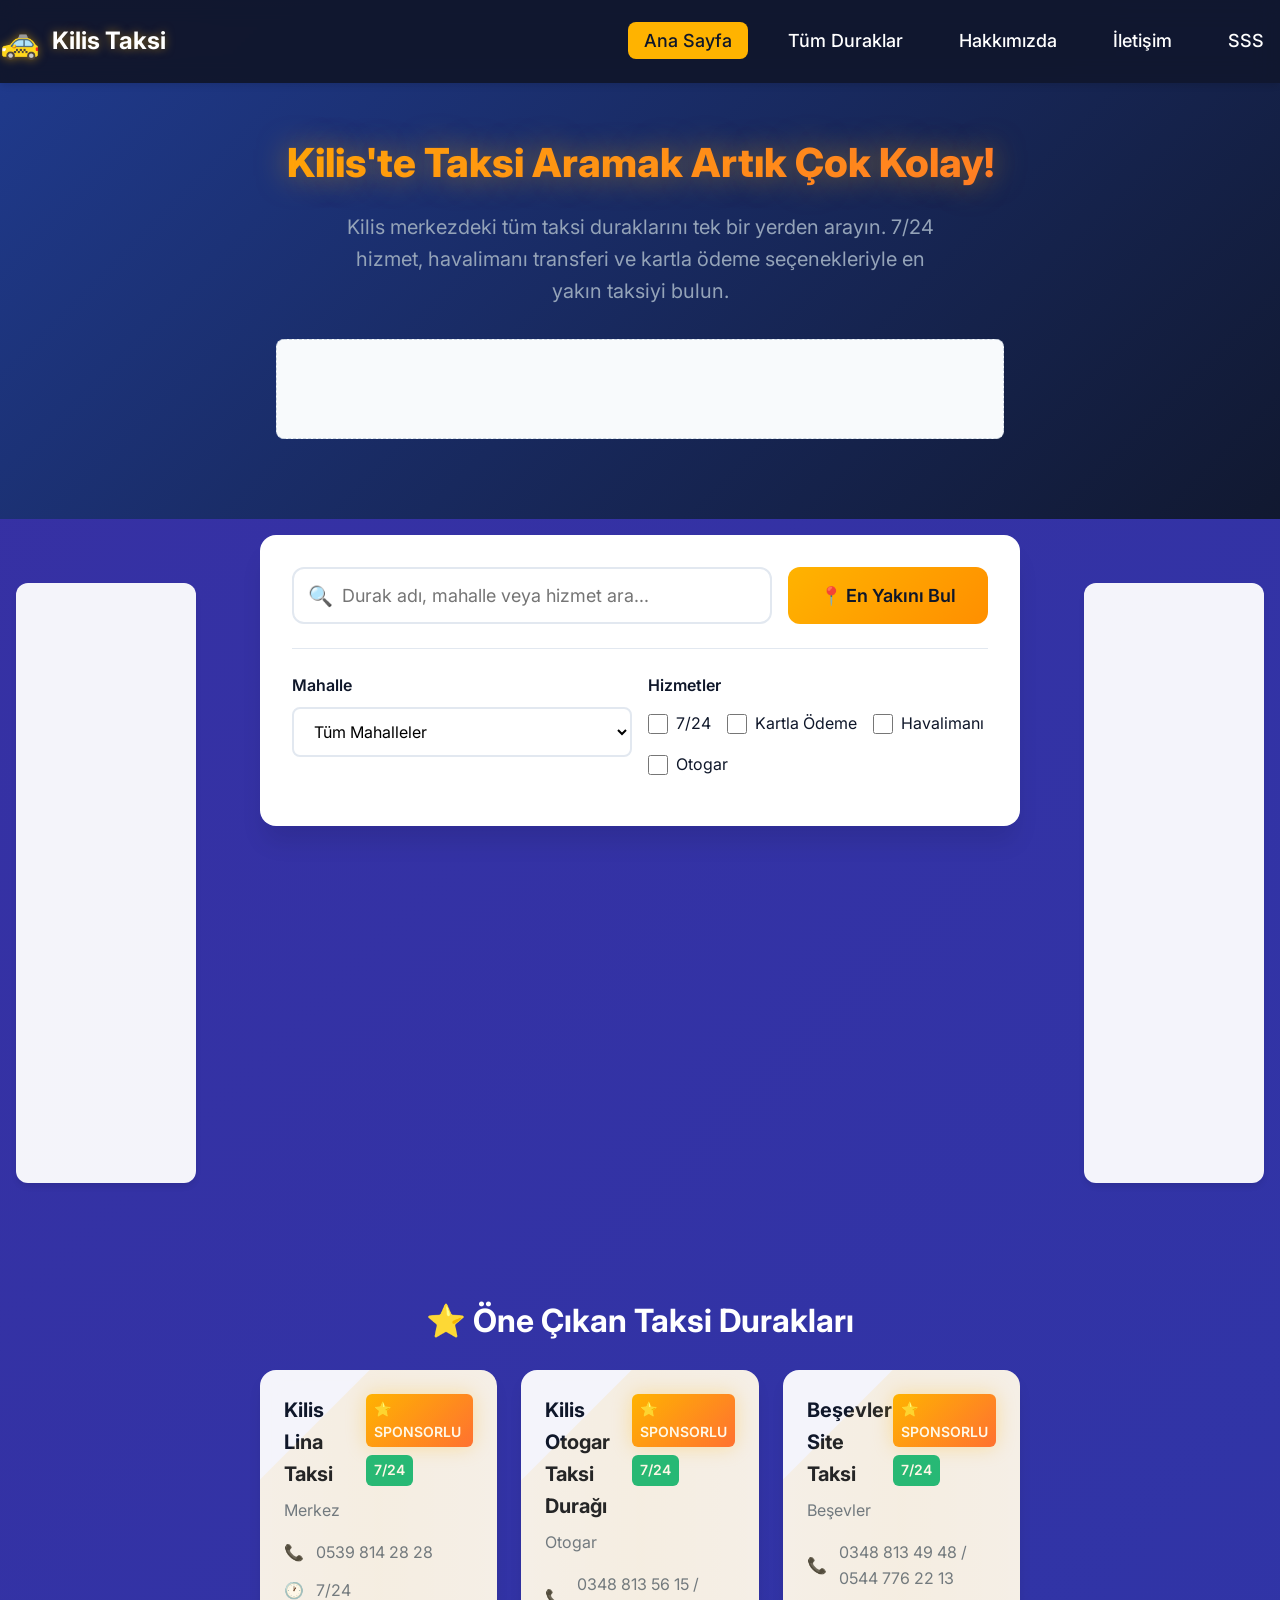
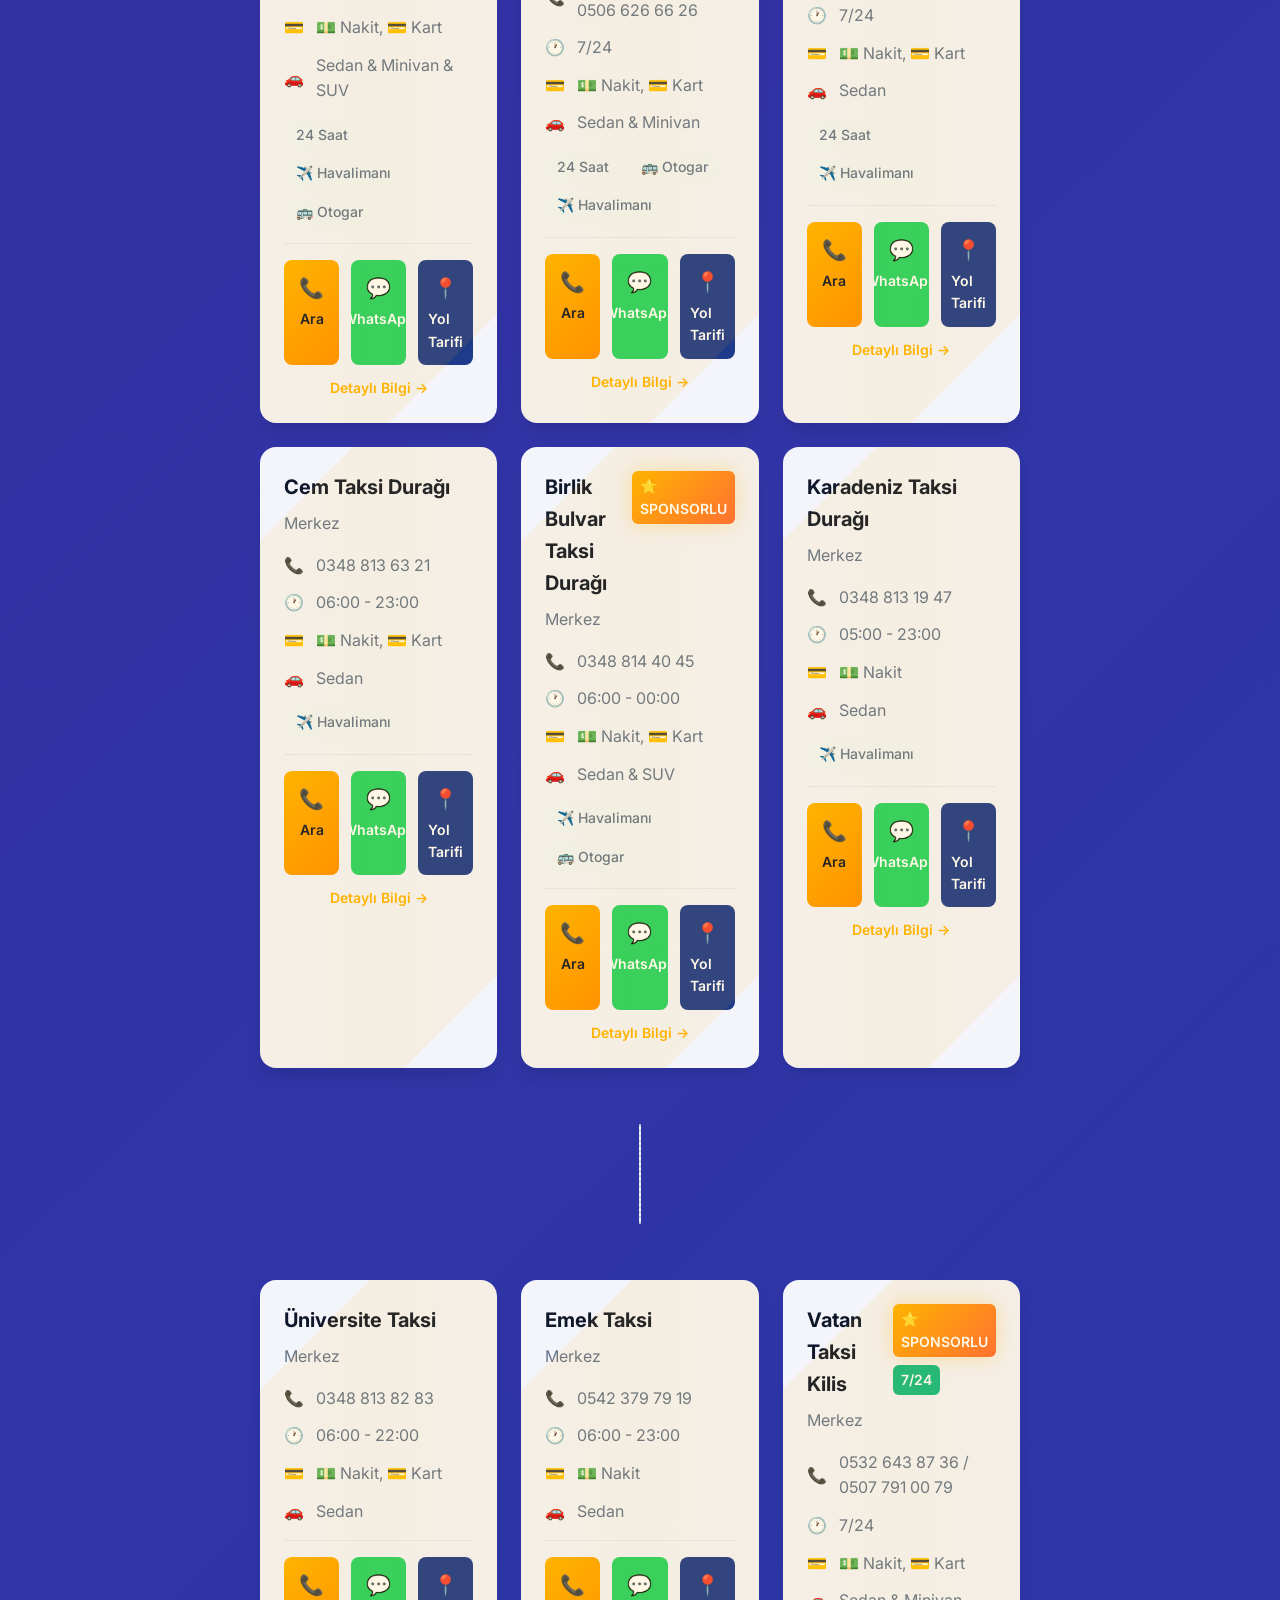
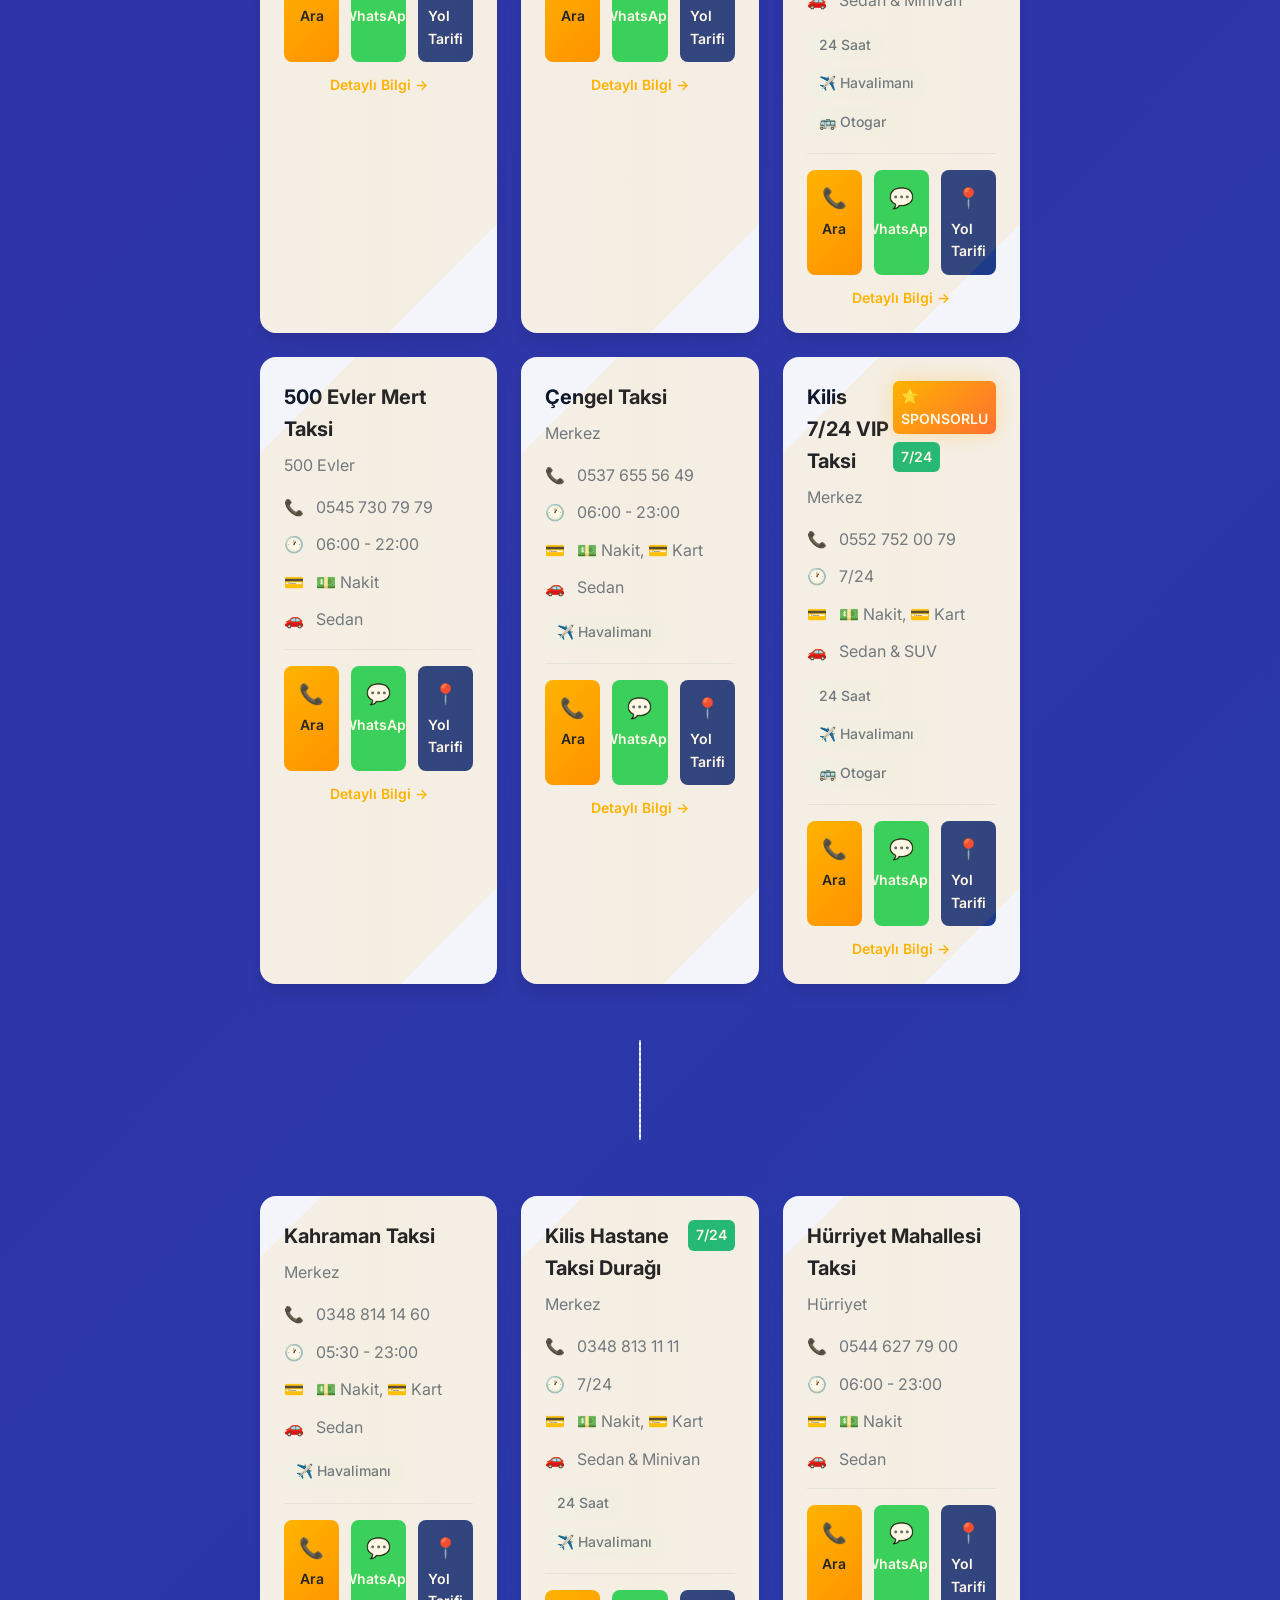
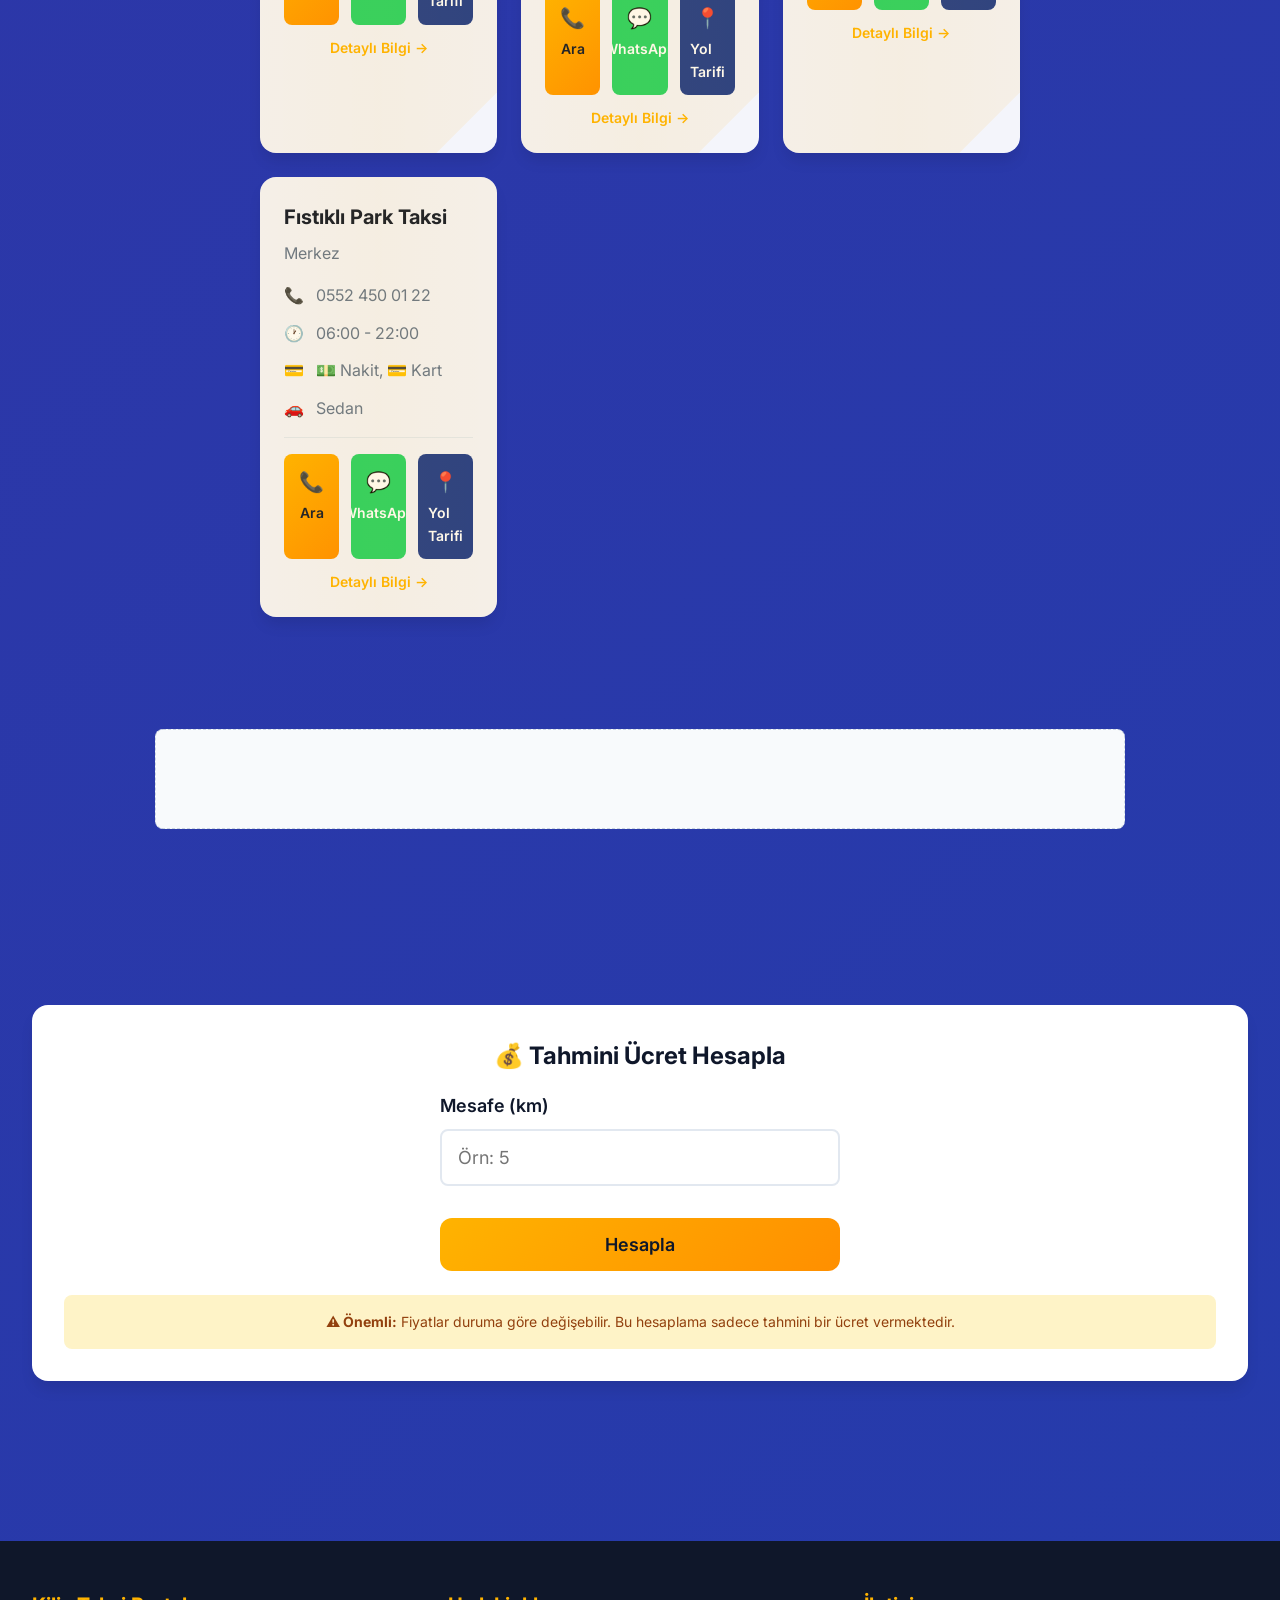
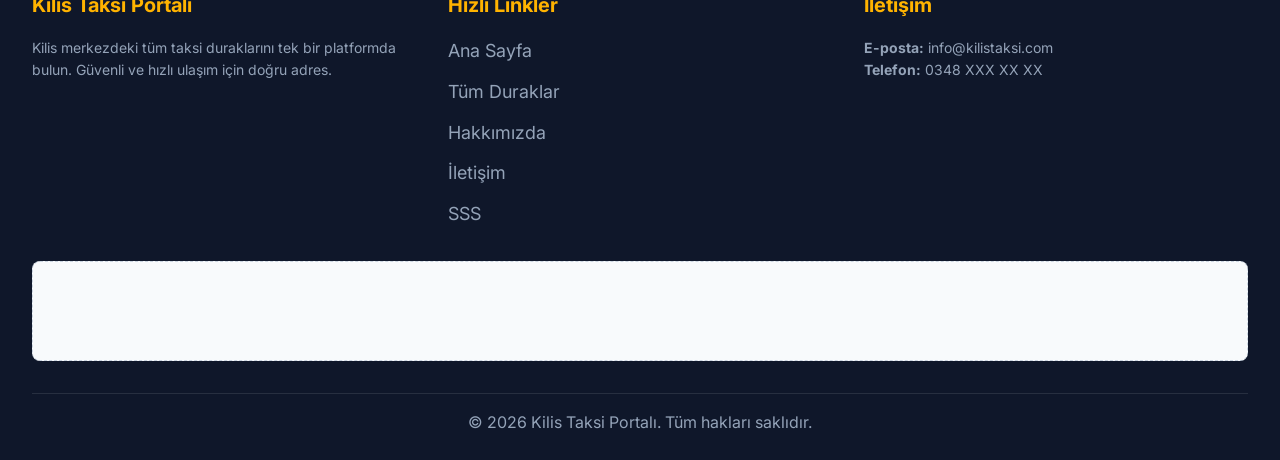
==== durak-detay.html @ 5ab502eb "update" ====
<!DOCTYPE html>
<html lang="tr">

<head>
    <meta charset="UTF-8">
    <meta name="viewport" content="width=device-width, initial-scale=1.0">
    <meta name="description" content="Detaylı taksi durağı bilgileri, konum, telefon, çalışma saatleri ve hizmetler.">

    <!-- Google AdSense -->
    <script async src="https://pagead2.googlesyndication.com/pagead/js/adsbygoogle.js?client=ca-pub-XXXXXXXXXXXXXXX"
        crossorigin="anonymous"></script>

    <title>Durak Detayları - Kilis Taksi</title>
    <link rel="stylesheet" href="./assets/css/style.css">
</head>

<body>
    <!-- Navigation -->
    <nav class="navbar">
        <div class="container navbar-container">
            <a href="index.html" class="navbar-logo">
                <span class="navbar-logo-icon">🚕</span>
                <span>Kilis Taksi</span>
            </a>

            <ul class="navbar-menu">
                <li><a href="index.html">Ana Sayfa</a></li>
                <li><a href="duraklar.html">Tüm Duraklar</a></li>
                <li><a href="hakkimizda.html">Hakkımızda</a></li>
                <li><a href="iletisim.html">İletişim</a></li>
                <li><a href="sss.html">SSS</a></li>
            </ul>

            <button class="navbar-toggle" aria-label="Menüyü Aç">
                ☰
            </button>
        </div>

        <div id="mobile-menu" class="mobile-menu">
            <ul>
                <li><a href="index.html">Ana Sayfa</a></li>
                <li><a href="duraklar.html">Tüm Duraklar</a></li>
                <li><a href="hakkimizda.html">Hakkımızda</a></li>
                <li><a href="iletisim.html">İletişim</a></li>
                <li><a href="sss.html">SSS</a></li>
            </ul>
        </div>
    </nav>

    <!-- Detail Section -->
    <section class="section" style="padding-top: 2rem;">
        <div class="container">
            <a href="javascript:history.back()"
                style="display: inline-flex; align-items: center; gap: 0.5rem; color: white; margin-bottom: 1.5rem; font-weight: 600;">
                ← Geri Dön
            </a>

            <div id="taxi-detail-container">
                <!-- Detail content will be loaded by JavaScript -->
                <div class="loading">
                    <div class="spinner"></div>
                </div>
            </div>

            <!-- Ad Section -->
            <div class="ad-container" style="margin-top: 2rem;">
                <ins class="adsbygoogle" style="display:block" data-ad-format="autorelaxed"
                    data-ad-client="ca-pub-XXXXXXXXXXXXXXX" data-ad-slot="XXXXXXXXXX"></ins>
            </div>

            <!-- Price Calculator -->
            <div class="calculator-section" style="margin-top: 2rem;">
                <h2 class="calculator-title">💰 Tahmini Ücret Hesapla</h2>
                <div class="calculator-form">
                    <div class="calculator-input-group">
                        <label for="distance-input" class="calculator-label">Mesafe (km)</label>
                        <input type="number" id="distance-input" class="calculator-input" placeholder="Örn: 5" min="0"
                            step="0.1">
                    </div>
                    <button id="calculate-btn" class="search-btn" style="width: 100%; margin-top: 1rem;">
                        Hesapla
                    </button>
                    <div id="calculator-result" style="display: none; margin-top: 1rem;"></div>
                </div>
                <div
                    style="margin-top: 1.5rem; padding: 1rem; background: #FEF3C7; border-radius: 0.5rem; text-align: center;">
                    <p style="font-size: 0.875rem; color: #92400E;">
                        <strong>⚠️ Önemli:</strong> Fiyatlar duruma göre değişebilir.
                    </p>
                </div>
            </div>
        </div>
    </section>

    <!-- Footer -->
    <footer class="footer">
        <div class="container">
            <div class="footer-content">
                <div>
                    <h3 class="footer-section-title">Kilis Taksi Portalı</h3>
                    <p style="color: var(--text-muted); font-size: 0.875rem;">
                        Kilis merkezdeki tüm taksi duraklarını tek bir platformda bulun.
                    </p>
                </div>

                <div>
                    <h3 class="footer-section-title">Hızlı Linkler</h3>
                    <ul class="footer-links">
                        <li><a href="index.html">Ana Sayfa</a></li>
                        <li><a href="duraklar.html">Tüm Duraklar</a></li>
                        <li><a href="hakkimizda.html">Hakkımızda</a></li>
                        <li><a href="iletisim.html">İletişim</a></li>
                        <li><a href="sss.html">SSS</a></li>
                    </ul>
                </div>

                <div>
                    <h3 class="footer-section-title">İletişim</h3>
                    <p style="color: var(--text-muted); font-size: 0.875rem;">
                        <strong>E-posta:</strong> info@kilistaksi.com<br>
                        <strong>Telefon:</strong> 0348 XXX XX XX
                    </p>
                </div>
            </div>

            <div class="footer-bottom">
                <p>&copy; 2026 Kilis Taksi Portalı. Tüm hakları saklıdır.</p>
            </div>
        </div>
    </footer>

    <script src="./assets/js/app.js"></script>
    <script>
        (adsbygoogle = window.adsbygoogle || []).push({});
    </script>
</body>

</html>
---- assets/css/style.css ----
/* ============================================
   Kilis Taksi Portalı - Modern CSS Design System
   ============================================ */

/* Google Fonts */
@import url('https://fonts.googleapis.com/css2?family=Inter:wght@300;400;500;600;700;800&display=swap');

/* ============================================
   CSS Variables - Design Tokens
   ============================================ */
:root {
  /* Colors */
  --color-primary: #FFB300;
  --color-primary-dark: #FF8F00;
  --color-primary-light: #FFD54F;
  --color-secondary: #1E3A8A;
  --color-secondary-dark: #1E40AF;
  --color-accent: #FF6B35;
  --color-success: #10B981;
  --color-warning: #F59E0B;
  --color-danger: #EF4444;

  /* Backgrounds */
  --bg-dark: #0F172A;
  --bg-dark-secondary: #1E293B;
  --bg-light: #F8FAFC;
  --bg-white: #FFFFFF;

  /* Glass Effect */
  --glass-bg: rgba(255, 255, 255, 0.1);
  --glass-border: rgba(255, 255, 255, 0.2);

  /* Text Colors */
  --text-primary: #0F172A;
  --text-secondary: #64748B;
  --text-white: #FFFFFF;
  --text-muted: #94A3B8;

  /* Shadows */
  --shadow-sm: 0 1px 2px 0 rgba(0, 0, 0, 0.05);
  --shadow-md: 0 4px 6px -1px rgba(0, 0, 0, 0.1);
  --shadow-lg: 0 10px 15px -3px rgba(0, 0, 0, 0.1);
  --shadow-xl: 0 20px 25px -5px rgba(0, 0, 0, 0.1);
  --shadow-glow: 0 0 20px rgba(255, 179, 0, 0.3);

  /* Spacing */
  --spacing-xs: 0.5rem;
  --spacing-sm: 0.75rem;
  --spacing-md: 1rem;
  --spacing-lg: 1.5rem;
  --spacing-xl: 2rem;
  --spacing-2xl: 3rem;

  /* Border Radius */
  --radius-sm: 0.375rem;
  --radius-md: 0.5rem;
  --radius-lg: 0.75rem;
  --radius-xl: 1rem;
  --radius-full: 9999px;

  /* Typography */
  --font-body: 'Inter', -apple-system, BlinkMacSystemFont, 'Segoe UI', sans-serif;
  --font-size-xs: clamp(0.75rem, 0.7rem + 0.25vw, 0.875rem);
  --font-size-sm: clamp(0.875rem, 0.8rem + 0.3vw, 1rem);
  --font-size-base: clamp(1rem, 0.95rem + 0.25vw, 1.125rem);
  --font-size-lg: clamp(1.125rem, 1rem + 0.5vw, 1.25rem);
  --font-size-xl: clamp(1.25rem, 1.1rem + 0.75vw, 1.5rem);
  --font-size-2xl: clamp(1.5rem, 1.25rem + 1.25vw, 2rem);
  --font-size-3xl: clamp(1.875rem, 1.5rem + 1.875vw, 2.5rem);

  /* Transitions */
  --transition-fast: 150ms ease-in-out;
  --transition-base: 250ms ease-in-out;
  --transition-slow: 350ms ease-in-out;

  /* Z-index */
  --z-dropdown: 1000;
  --z-sticky: 1020;
  --z-fixed: 1030;
  --z-modal-backdrop: 1040;
  --z-modal: 1050;
  --z-popover: 1060;
  --z-tooltip: 1070;
}

/* ============================================
   CSS Reset & Base Styles
   ============================================ */
*,
*::before,
*::after {
  box-sizing: border-box;
  margin: 0;
  padding: 0;
}

html {
  font-size: 16px;
  scroll-behavior: smooth;
  -webkit-font-smoothing: antialiased;
  -moz-osx-font-smoothing: grayscale;
}

body {
  font-family: var(--font-body);
  font-size: var(--font-size-base);
  line-height: 1.6;
  color: var(--text-primary);
  background: linear-gradient(-45deg, #1e3a8a, #312e81, #1e40af, #3730a3);
  background-size: 400% 400%;
  animation: gradientShift 15s ease infinite;
  min-height: 100vh;
  overflow-x: hidden;
}

img {
  max-width: 100%;
  height: auto;
  display: block;
}

a {
  text-decoration: none;
  color: inherit;
  transition: all var(--transition-base);
}

button {
  font-family: inherit;
  cursor: pointer;
  border: none;
  background: none;
  transition: all var(--transition-base);
}

input,
textarea,
select {
  font-family: inherit;
  font-size: inherit;
}

/* ============================================
   Layout Components
   ============================================ */

/* Container */
.container {
  width: 100%;
  max-width: 1280px;
  margin: 0 auto;
  padding: 0 var(--spacing-md);
}

@media (min-width: 640px) {
  .container {
    padding: 0 var(--spacing-lg);
  }
}

@media (min-width: 1024px) {
  .container {
    padding: 0 var(--spacing-xl);
  }
}

/* Section */
.section {
  padding: var(--spacing-2xl) 0;
}

@media (min-width: 768px) {
  .section {
    padding: 4rem 0;
  }
}

/* ============================================
   Navigation
   ============================================ */
.navbar {
  background: rgba(15, 23, 42, 0.95);
  backdrop-filter: blur(10px);
  box-shadow: var(--shadow-md);
  position: sticky;
  top: 0;
  z-index: var(--z-sticky);
  transition: all var(--transition-base);
}

.navbar-container {
  display: flex;
  align-items: center;
  justify-content: space-between;
  padding: var(--spacing-md) 0;
}

.navbar-logo {
  display: flex;
  align-items: center;
  gap: var(--spacing-sm);
  font-size: var(--font-size-xl);
  font-weight: 700;
  color: var(--text-white);
  animation: logoPulse 2s ease-in-out infinite;
  text-shadow: 0 0 10px rgba(255, 179, 0, 0.5);
}

.navbar-logo-icon {
  font-size: 2rem;
  animation: iconBounce 2s ease-in-out infinite;
}

.navbar-menu {
  display: none;
  list-style: none;
  gap: var(--spacing-lg);
}

@media (min-width: 768px) {
  .navbar-menu {
    display: flex;
  }
}

.navbar-menu a {
  color: var(--text-white);
  font-weight: 500;
  padding: var(--spacing-xs) var(--spacing-md);
  border-radius: var(--radius-md);
  transition: all var(--transition-base);
}

.navbar-menu a:hover,
.navbar-menu a.active {
  background: var(--color-primary);
  color: var(--bg-dark);
}

/* Mobile Menu Toggle */
.navbar-toggle {
  display: block;
  font-size: 1.5rem;
  color: var(--text-white);
  padding: var(--spacing-xs);
}

@media (min-width: 768px) {
  .navbar-toggle {
    display: none;
  }
}

.mobile-menu {
  display: none;
  background: var(--bg-dark-secondary);
  padding: var(--spacing-lg);
  border-radius: var(--radius-lg);
  margin-top: var(--spacing-md);
}

.mobile-menu.active {
  display: block;
}

.mobile-menu ul {
  list-style: none;
  display: flex;
  flex-direction: column;
  gap: var(--spacing-md);
}

.mobile-menu a {
  color: var(--text-white);
  font-weight: 500;
  display: block;
  padding: var(--spacing-md);
  border-radius: var(--radius-md);
  transition: all var(--transition-base);
}

.mobile-menu a:hover {
  background: var(--color-primary);
  color: var(--bg-dark);
}

/* ============================================
   Hero Section
   ============================================ */
.hero {
  background: linear-gradient(135deg, rgba(30, 58, 138, 0.95) 0%, rgba(15, 23, 42, 0.95) 100%);
  padding: var(--spacing-2xl) 0;
  text-align: center;
  color: var(--text-white);
}

.hero-title {
  font-size: var(--font-size-3xl);
  font-weight: 800;
  margin-bottom: var(--spacing-md);
  background: linear-gradient(135deg,
      var(--color-primary) 0%,
      var(--color-accent) 50%,
      var(--color-primary) 100%);
  background-size: 200% auto;
  -webkit-background-clip: text;
  -webkit-text-fill-color: transparent;
  background-clip: text;
  animation: shimmer 3s linear infinite, float 4s ease-in-out infinite;
  text-shadow: 0 0 30px rgba(255, 179, 0, 0.5);
}

.hero-subtitle {
  font-size: var(--font-size-lg);
  color: var(--text-muted);
  margin-bottom: var(--spacing-xl);
  max-width: 600px;
  margin-left: auto;
  margin-right: auto;
}

/* ============================================
   Search & Filter Section
   ============================================ */
.search-section {
  background: var(--bg-white);
  border-radius: var(--radius-xl);
  padding: var(--spacing-xl);
  box-shadow: var(--shadow-xl);
  margin-top: calc(-1 * var(--spacing-2xl));
  position: relative;
  z-index: 10;
}

.search-box {
  display: flex;
  gap: var(--spacing-md);
  margin-bottom: var(--spacing-lg);
  flex-direction: column;
}

@media (min-width: 768px) {
  .search-box {
    flex-direction: row;
  }
}

.search-input-wrapper {
  position: relative;
  flex: 1;
}

.search-icon {
  position: absolute;
  left: var(--spacing-md);
  top: 50%;
  transform: translateY(-50%);
  color: var(--text-secondary);
  font-size: 1.25rem;
}

.search-input {
  width: 100%;
  padding: var(--spacing-md) var(--spacing-md) var(--spacing-md) 3rem;
  border: 2px solid #E2E8F0;
  border-radius: var(--radius-lg);
  font-size: var(--font-size-base);
  transition: all var(--transition-base);
}

.search-input:focus {
  outline: none;
  border-color: var(--color-primary);
  box-shadow: 0 0 0 3px rgba(255, 179, 0, 0.1);
}

.search-btn {
  padding: var(--spacing-md) var(--spacing-xl);
  background: linear-gradient(135deg, var(--color-primary) 0%, var(--color-primary-dark) 100%);
  color: var(--bg-dark);
  font-weight: 600;
  border-radius: var(--radius-lg);
  font-size: var(--font-size-base);
  white-space: nowrap;
  transition: all var(--transition-base);
  position: relative;
  overflow: hidden;
}

.search-btn::before {
  content: '';
  position: absolute;
  top: 0;
  left: -100%;
  width: 100%;
  height: 100%;
  background: linear-gradient(90deg, transparent, rgba(255, 255, 255, 0.3), transparent);
  transition: left 0.5s;
}

.search-btn:hover::before {
  left: 100%;
}

.search-btn:hover {
  transform: translateY(-3px) scale(1.05);
  box-shadow: 0 0 30px rgba(255, 179, 0, 0.6), var(--shadow-glow);
  animation: buttonPulse 1s ease-in-out infinite;
}

/* Filter Panel */
.filter-panel {
  display: flex;
  flex-wrap: wrap;
  gap: var(--spacing-md);
  padding-top: var(--spacing-lg);
  border-top: 1px solid #E2E8F0;
}

.filter-group {
  flex: 1;
  min-width: 200px;
}

.filter-label {
  display: block;
  font-weight: 600;
  color: var(--text-primary);
  margin-bottom: var(--spacing-xs);
  font-size: var(--font-size-sm);
}

.filter-select {
  width: 100%;
  padding: var(--spacing-sm) var(--spacing-md);
  border: 2px solid #E2E8F0;
  border-radius: var(--radius-md);
  font-size: var(--font-size-sm);
  background: var(--bg-white);
  cursor: pointer;
  transition: all var(--transition-base);
}

.filter-select:focus {
  outline: none;
  border-color: var(--color-primary);
}

/* Filter Checkboxes */
.filter-checkboxes {
  display: flex;
  flex-wrap: wrap;
  gap: var(--spacing-md);
  margin-top: var(--spacing-sm);
}

.filter-checkbox-wrapper {
  display: flex;
  align-items: center;
  gap: var(--spacing-xs);
}

.filter-checkbox {
  width: 1.25rem;
  height: 1.25rem;
  cursor: pointer;
  accent-color: var(--color-primary);
}

.filter-checkbox-label {
  font-size: var(--font-size-sm);
  cursor: pointer;
  user-select: none;
}

/* Active Filters */
.active-filters {
  display: flex;
  flex-wrap: wrap;
  gap: var(--spacing-sm);
  margin-top: var(--spacing-md);
}

.filter-chip {
  display: inline-flex;
  align-items: center;
  gap: var(--spacing-xs);
  padding: var(--spacing-xs) var(--spacing-md);
  background: var(--color-primary);
  color: var(--bg-dark);
  border-radius: var(--radius-full);
  font-size: var(--font-size-xs);
  font-weight: 600;
}

.filter-chip-remove {
  cursor: pointer;
  font-size: 1rem;
  font-weight: 700;
  transition: transform var(--transition-fast);
}

.filter-chip-remove:hover {
  transform: scale(1.2);
}

/* ============================================
   Taxi Cards Grid
   ============================================ */
.taxis-section {
  padding: var(--spacing-2xl) 0;
}

.section-title {
  font-size: var(--font-size-2xl);
  font-weight: 700;
  color: var(--text-white);
  margin-bottom: var(--spacing-lg);
  text-align: center;
}

.taxis-grid {
  display: grid;
  grid-template-columns: 1fr;
  gap: var(--spacing-lg);
}

@media (min-width: 768px) {
  .taxis-grid {
    grid-template-columns: repeat(2, 1fr);
  }
}

@media (min-width: 1024px) {
  .taxis-grid {
    grid-template-columns: repeat(3, 1fr);
  }
}

/* Taxi Card */
.taxi-card {
  background: rgba(255, 255, 255, 0.95);
  backdrop-filter: blur(10px);
  border-radius: var(--radius-xl);
  padding: var(--spacing-lg);
  box-shadow: var(--shadow-lg);
  transition: all var(--transition-base);
  position: relative;
  overflow: hidden;
  animation: fadeIn 0.5s ease-in-out;
}

.taxi-card::before {
  content: '';
  position: absolute;
  top: 0;
  left: 0;
  right: 0;
  height: 4px;
  background: linear-gradient(90deg, var(--color-primary) 0%, var(--color-accent) 100%);
  opacity: 0;
  transition: opacity var(--transition-base);
}

.taxi-card::after {
  content: '';
  position: absolute;
  top: -50%;
  right: -50%;
  width: 200%;
  height: 200%;
  background: linear-gradient(45deg,
      transparent,
      rgba(255, 179, 0, 0.1),
      transparent);
  transform: rotate(45deg);
  transition: all 0.8s;
}

.taxi-card:hover::after {
  top: -100%;
  right: 100%;
}

.taxi-card:hover {
  transform: translateY(-12px) scale(1.02);
  box-shadow: 0 20px 40px rgba(0, 0, 0, 0.2),
    0 0 30px rgba(255, 179, 0, 0.3);
  animation: float 3s ease-in-out infinite;
}

.taxi-card:hover::before {
  opacity: 1;
}

.taxi-card-header {
  display: flex;
  justify-content: space-between;
  align-items: flex-start;
  margin-bottom: var(--spacing-md);
}

.taxi-card-title {
  font-size: var(--font-size-lg);
  font-weight: 700;
  color: var(--text-primary);
  margin-bottom: var(--spacing-xs);
}

.taxi-card-subtitle {
  font-size: var(--font-size-sm);
  color: var(--text-secondary);
}

/* Badges */
.badges {
  display: flex;
  flex-wrap: wrap;
  gap: var(--spacing-xs);
}

.badge {
  padding: 0.25rem 0.5rem;
  border-radius: var(--radius-sm);
  font-size: var(--font-size-xs);
  font-weight: 600;
  text-transform: uppercase;
}

.badge-featured {
  background: linear-gradient(135deg, var(--color-primary) 0%, var(--color-accent) 100%);
  color: var(--text-white);
  box-shadow: var(--shadow-glow);
}

.badge-24-7 {
  background: var(--color-success);
  color: var(--text-white);
}

.badge-nearest {
  background: var(--color-secondary);
  color: var(--text-white);
}

/* Card Info */
.taxi-card-info {
  margin: var(--spacing-md) 0;
}

.info-row {
  display: flex;
  align-items: center;
  gap: var(--spacing-sm);
  margin-bottom: var(--spacing-sm);
  font-size: var(--font-size-sm);
  color: var(--text-secondary);
}

.info-icon {
  color: var(--color-primary);
  font-size: 1rem;
}

/* Services */
.services {
  display: flex;
  flex-wrap: wrap;
  gap: var(--spacing-xs);
  margin: var(--spacing-md) 0;
}

.service-tag {
  padding: 0.25rem 0.75rem;
  background: #F1F5F9;
  border-radius: var(--radius-full);
  font-size: var(--font-size-xs);
  color: var(--text-secondary);
  font-weight: 500;
}

/* Card Actions */
.taxi-card-actions {
  display: grid;
  grid-template-columns: repeat(3, 1fr);
  gap: var(--spacing-sm);
  margin-top: var(--spacing-md);
  padding-top: var(--spacing-md);
  border-top: 1px solid #E2E8F0;
}

.action-btn {
  display: flex;
  flex-direction: column;
  align-items: center;
  gap: 0.25rem;
  padding: var(--spacing-sm);
  border-radius: var(--radius-md);
  font-size: var(--font-size-xs);
  font-weight: 600;
  transition: all var(--transition-base);
  min-height: 44px;
}

.action-btn-icon {
  font-size: 1.25rem;
}

.action-btn-call {
  background: linear-gradient(135deg, var(--color-primary) 0%, var(--color-primary-dark) 100%);
  color: var(--bg-dark);
  position: relative;
  overflow: hidden;
}

.action-btn-call::after {
  content: '';
  position: absolute;
  top: 50%;
  left: 50%;
  width: 0;
  height: 0;
  border-radius: 50%;
  background: rgba(255, 255, 255, 0.3);
  transform: translate(-50%, -50%);
  transition: width 0.6s, height 0.6s;
}

.action-btn-call:hover::after {
  width: 300px;
  height: 300px;
}

.action-btn-call:hover {
  background: linear-gradient(135deg, var(--color-primary-dark) 0%, var(--color-primary) 100%);
  transform: scale(1.1) rotate(5deg);
  box-shadow: 0 5px 20px rgba(255, 179, 0, 0.5);
}

.action-btn-whatsapp {
  background: #25D366;
  color: var(--text-white);
  position: relative;
  overflow: hidden;
}

.action-btn-whatsapp::after {
  content: '';
  position: absolute;
  top: 50%;
  left: 50%;
  width: 0;
  height: 0;
  border-radius: 50%;
  background: rgba(255, 255, 255, 0.3);
  transform: translate(-50%, -50%);
  transition: width 0.6s, height 0.6s;
}

.action-btn-whatsapp:hover::after {
  width: 300px;
  height: 300px;
}

.action-btn-whatsapp:hover {
  background: #128C7E;
  transform: scale(1.1) rotate(-5deg);
  box-shadow: 0 5px 20px rgba(37, 211, 102, 0.5);
}

.action-btn-directions {
  background: var(--color-secondary);
  color: var(--text-white);
  position: relative;
  overflow: hidden;
}

.action-btn-directions::after {
  content: '';
  position: absolute;
  top: 50%;
  left: 50%;
  width: 0;
  height: 0;
  border-radius: 50%;
  background: rgba(255, 255, 255, 0.3);
  transform: translate(-50%, -50%);
  transition: width 0.6s, height 0.6s;
}

.action-btn-directions:hover::after {
  width: 300px;
  height: 300px;
}

.action-btn-directions:hover {
  background: var(--color-secondary-dark);
  transform: scale(1.1);
  box-shadow: 0 5px 20px rgba(30, 58, 138, 0.5);
}

/* ============================================
   Price Calculator
   ============================================ */
.calculator-section {
  background: var(--bg-white);
  border-radius: var(--radius-xl);
  padding: var(--spacing-xl);
  box-shadow: var(--shadow-lg);
  margin: var(--spacing-2xl) 0;
}

.calculator-title {
  font-size: var(--font-size-xl);
  font-weight: 700;
  color: var(--text-primary);
  margin-bottom: var(--spacing-md);
  text-align: center;
}

.calculator-form {
  max-width: 400px;
  margin: 0 auto;
}

.calculator-input-group {
  margin-bottom: var(--spacing-md);
}

.calculator-label {
  display: block;
  font-weight: 600;
  margin-bottom: var(--spacing-xs);
  color: var(--text-primary);
}

.calculator-input {
  width: 100%;
  padding: var(--spacing-md);
  border: 2px solid #E2E8F0;
  border-radius: var(--radius-md);
  font-size: var(--font-size-base);
  transition: all var(--transition-base);
}

.calculator-input:focus {
  outline: none;
  border-color: var(--color-primary);
  box-shadow: 0 0 0 3px rgba(255, 179, 0, 0.1);
}

.calculator-result {
  margin-top: var(--spacing-lg);
  padding: var(--spacing-lg);
  background: linear-gradient(135deg, var(--color-primary) 0%, var(--color-accent) 100%);
  border-radius: var(--radius-lg);
  text-align: center;
  color: var(--text-white);
}

.calculator-price {
  font-size: var(--font-size-2xl);
  font-weight: 800;
  margin-bottom: var(--spacing-xs);
}

.calculator-disclaimer {
  font-size: var(--font-size-xs);
  opacity: 0.9;
  font-style: italic;
}

/* ============================================
   Footer
   ============================================ */
.footer {
  background: var(--bg-dark);
  color: var(--text-white);
  padding: var(--spacing-2xl) 0 var(--spacing-lg);
  margin-top: var(--spacing-2xl);
}

.footer-content {
  display: grid;
  grid-template-columns: 1fr;
  gap: var(--spacing-xl);
  margin-bottom: var(--spacing-xl);
}

@media (min-width: 768px) {
  .footer-content {
    grid-template-columns: repeat(3, 1fr);
  }
}

.footer-section-title {
  font-size: var(--font-size-lg);
  font-weight: 700;
  margin-bottom: var(--spacing-md);
  color: var(--color-primary);
}

.footer-links {
  list-style: none;
  display: flex;
  flex-direction: column;
  gap: var(--spacing-sm);
}

.footer-links a {
  color: var(--text-muted);
  transition: color var(--transition-base);
}

.footer-links a:hover {
  color: var(--color-primary);
}

.footer-bottom {
  border-top: 1px solid rgba(255, 255, 255, 0.1);
  padding-top: var(--spacing-md);
  text-align: center;
  color: var(--text-muted);
  font-size: var(--font-size-sm);
}

/* ============================================
   Ad Containers
   ============================================ */
.ad-container {
  margin: var(--spacing-xl) auto;
  text-align: center;
  min-height: 100px;
  display: flex;
  align-items: center;
  justify-content: center;
  background: #F8FAFC;
  border-radius: var(--radius-md);
  border: 1px dashed #CBD5E1;
}

/* ============================================
   Utility Classes
   ============================================ */
.text-center {
  text-align: center;
}

.mt-1 {
  margin-top: var(--spacing-xs);
}

.mt-2 {
  margin-top: var(--spacing-sm);
}

.mt-3 {
  margin-top: var(--spacing-md);
}

.mt-4 {
  margin-top: var(--spacing-lg);
}

.mt-5 {
  margin-top: var(--spacing-xl);
}

.mb-1 {
  margin-bottom: var(--spacing-xs);
}

.mb-2 {
  margin-bottom: var(--spacing-sm);
}

.mb-3 {
  margin-bottom: var(--spacing-md);
}

.mb-4 {
  margin-bottom: var(--spacing-lg);
}

.mb-5 {
  margin-bottom: var(--spacing-xl);
}

.hidden {
  display: none;
}

.fade-in {
  animation: fadeIn var(--transition-slow) ease-in;
}

@keyframes fadeIn {
  from {
    opacity: 0;
    transform: translateY(20px);
  }

  to {
    opacity: 1;
    transform: translateY(0);
  }
}

/* ============================================
   Loading State
   ============================================ */
.loading {
  display: flex;
  justify-content: center;
  align-items: center;
  padding: var(--spacing-2xl);
}

.spinner {
  width: 50px;
  height: 50px;
  border: 4px solid rgba(255, 179, 0, 0.2);
  border-top-color: var(--color-primary);
  border-radius: 50%;
  animation: spin 1s linear infinite;
}

@keyframes spin {
  to {
    transform: rotate(360deg);
  }
}

/* ============================================
   Responsive Utilities
   ============================================ */
@media (max-width: 767px) {
  .hide-mobile {
    display: none !important;
  }
}

@media (min-width: 768px) {
  .hide-desktop {
    display: none !important;
  }
}

/* ============================================
   Print Styles
   ============================================ */
@media print {

  .navbar,
  .search-section,
  .filter-panel,
  .ad-container,
  .footer {
    display: none;
  }
}

/* ============================================
   Advanced Animations & Keyframes
   ============================================ */

/* Background Gradient Animation */
@keyframes gradientShift {
  0% {
    background-position: 0% 50%;
  }

  50% {
    background-position: 100% 50%;
  }

  100% {
    background-position: 0% 50%;
  }
}

/* Logo Pulse Animation - Yanıp Sönme */
@keyframes logoPulse {

  0%,
  100% {
    text-shadow: 0 0 10px rgba(255, 179, 0, 0.5),
      0 0 20px rgba(255, 179, 0, 0.3);
    transform: scale(1);
  }

  50% {
    text-shadow: 0 0 20px rgba(255, 179, 0, 0.8),
      0 0 30px rgba(255, 179, 0, 0.6),
      0 0 40px rgba(255, 179, 0, 0.4);
    transform: scale(1.05);
  }
}

/* Icon Bounce Animation */
@keyframes iconBounce {

  0%,
  100% {
    transform: translateY(0) rotate(0deg);
  }

  25% {
    transform: translateY(-5px) rotate(5deg);
  }

  75% {
    transform: translateY(-5px) rotate(-5deg);
  }
}

/* Button Pulse Animation */
@keyframes buttonPulse {

  0%,
  100% {
    box-shadow: 0 0 20px rgba(255, 179, 0, 0.4);
  }

  50% {
    box-shadow: 0 0 40px rgba(255, 179, 0, 0.8);
  }
}

/* Slide In Animations */
@keyframes slideInRight {
  from {
    transform: translateX(100%);
    opacity: 0;
  }

  to {
    transform: translateX(0);
    opacity: 1;
  }
}

@keyframes slideOutRight {
  from {
    transform: translateX(0);
    opacity: 1;
  }

  to {
    transform: translateX(100%);
    opacity: 0;
  }
}

/* Shimmer Effect for Cards */
@keyframes shimmer {
  0% {
    background-position: -1000px 0;
  }

  100% {
    background-position: 1000px 0;
  }
}

/* Floating Animation */
@keyframes float {

  0%,
  100% {
    transform: translateY(0px);
  }

  50% {
    transform: translateY(-10px);
  }
}

/* Glow Pulse */
@keyframes glowPulse {

  0%,
  100% {
    box-shadow: 0 0 5px rgba(255, 179, 0, 0.5);
  }

  50% {
    box-shadow: 0 0 20px rgba(255, 179, 0, 0.8),
      0 0 30px rgba(255, 179, 0, 0.6);
  }
}
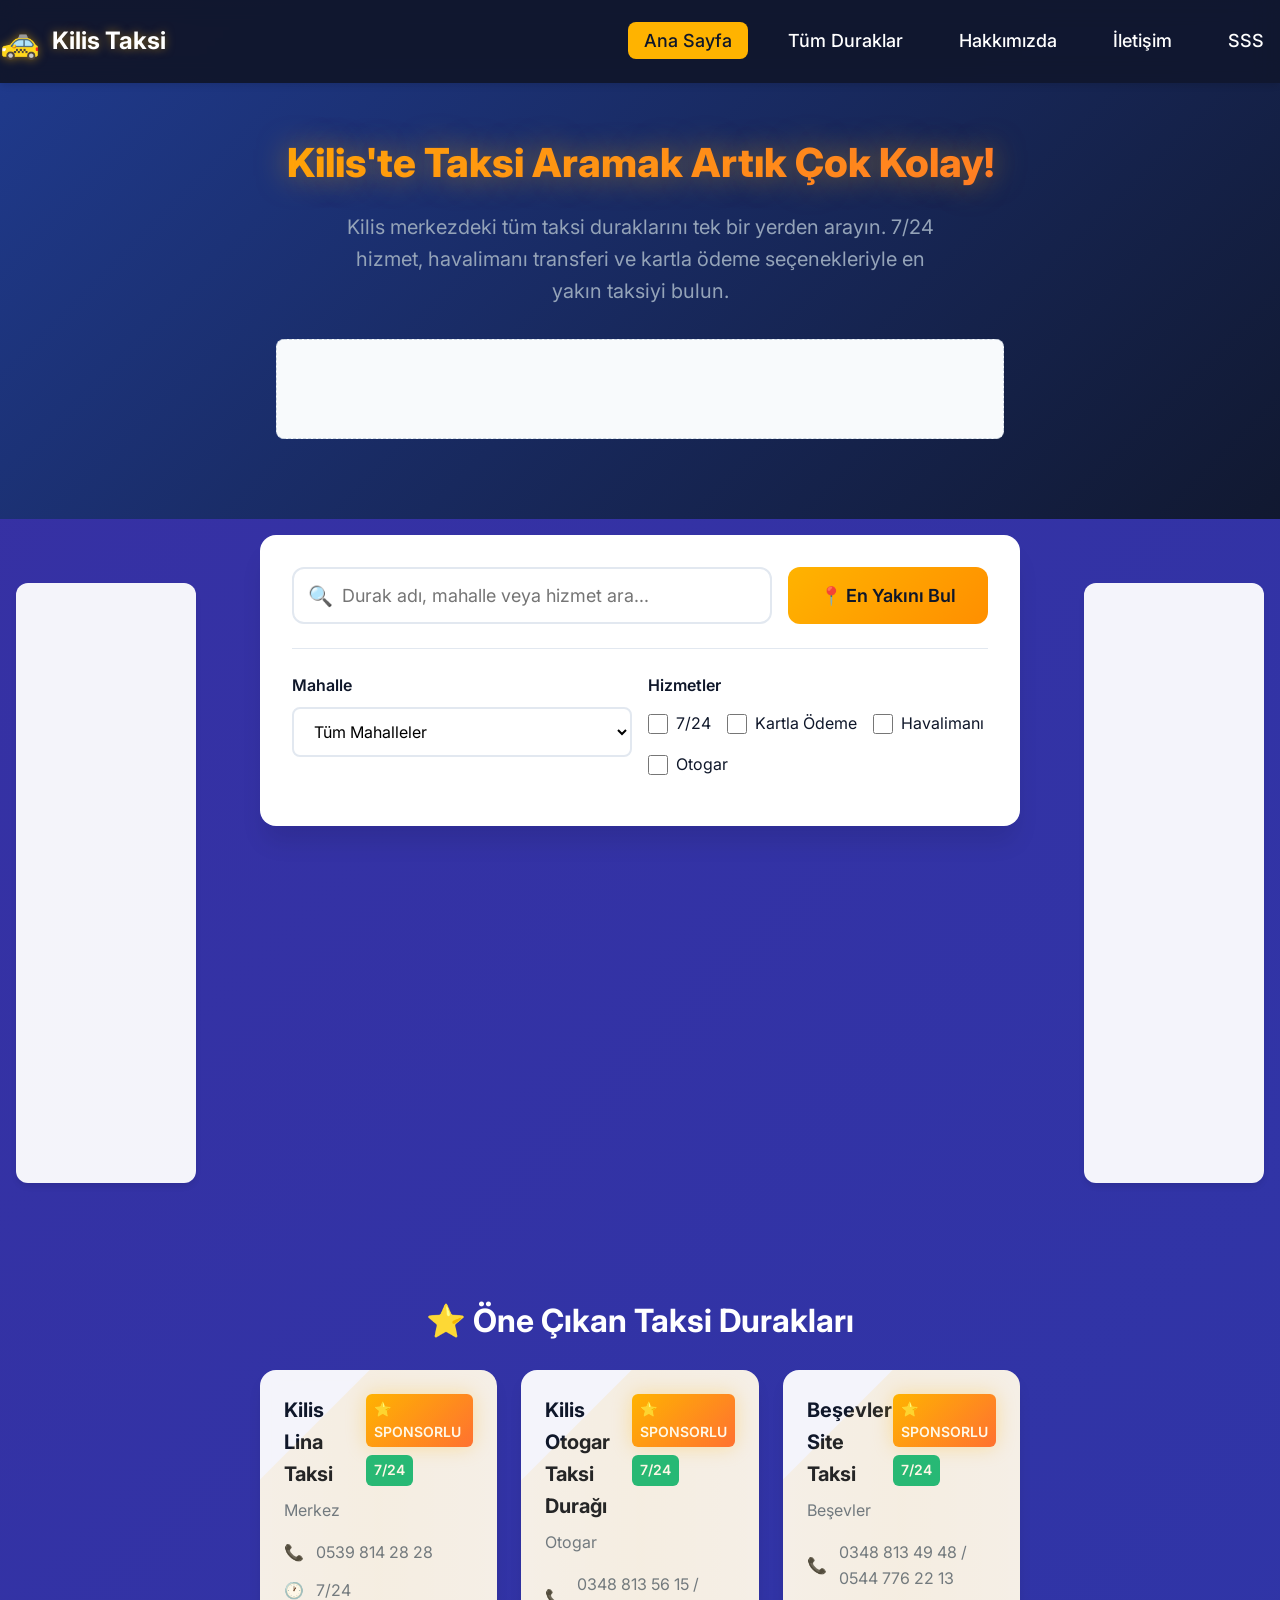
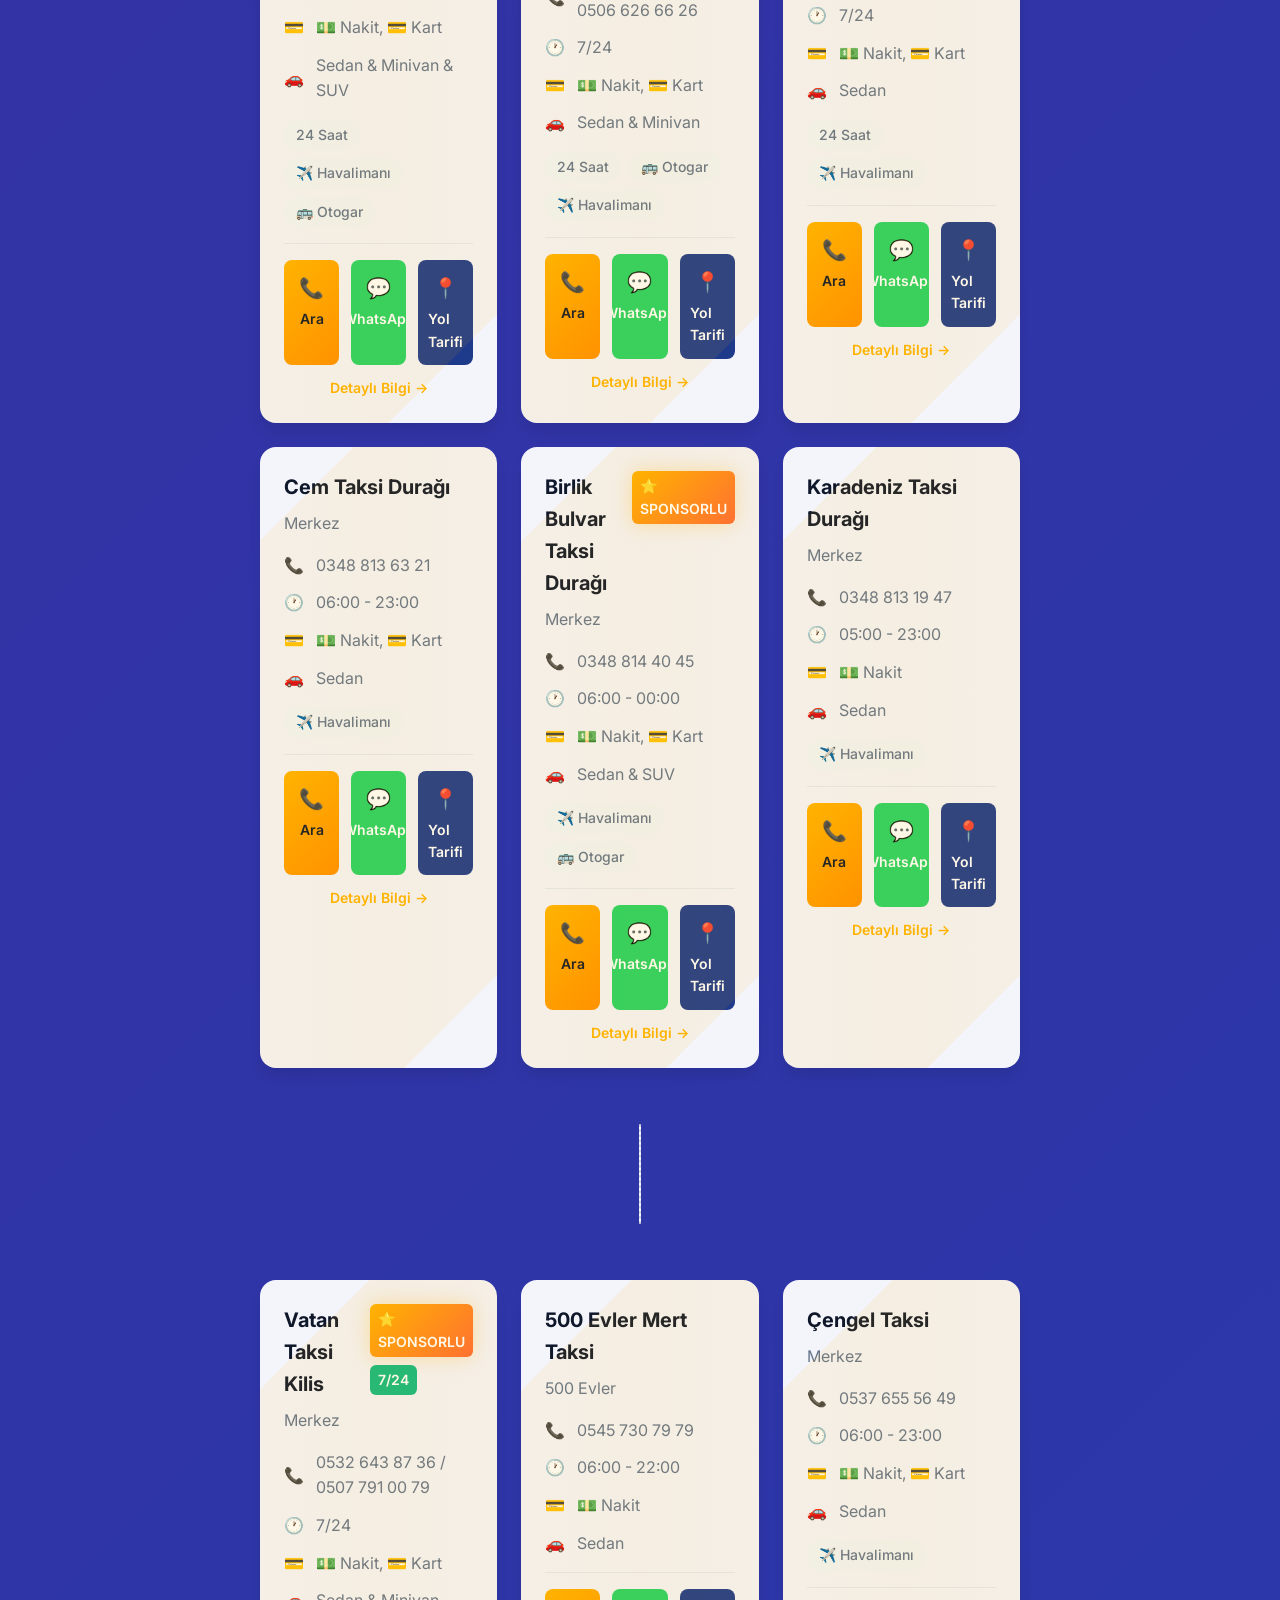
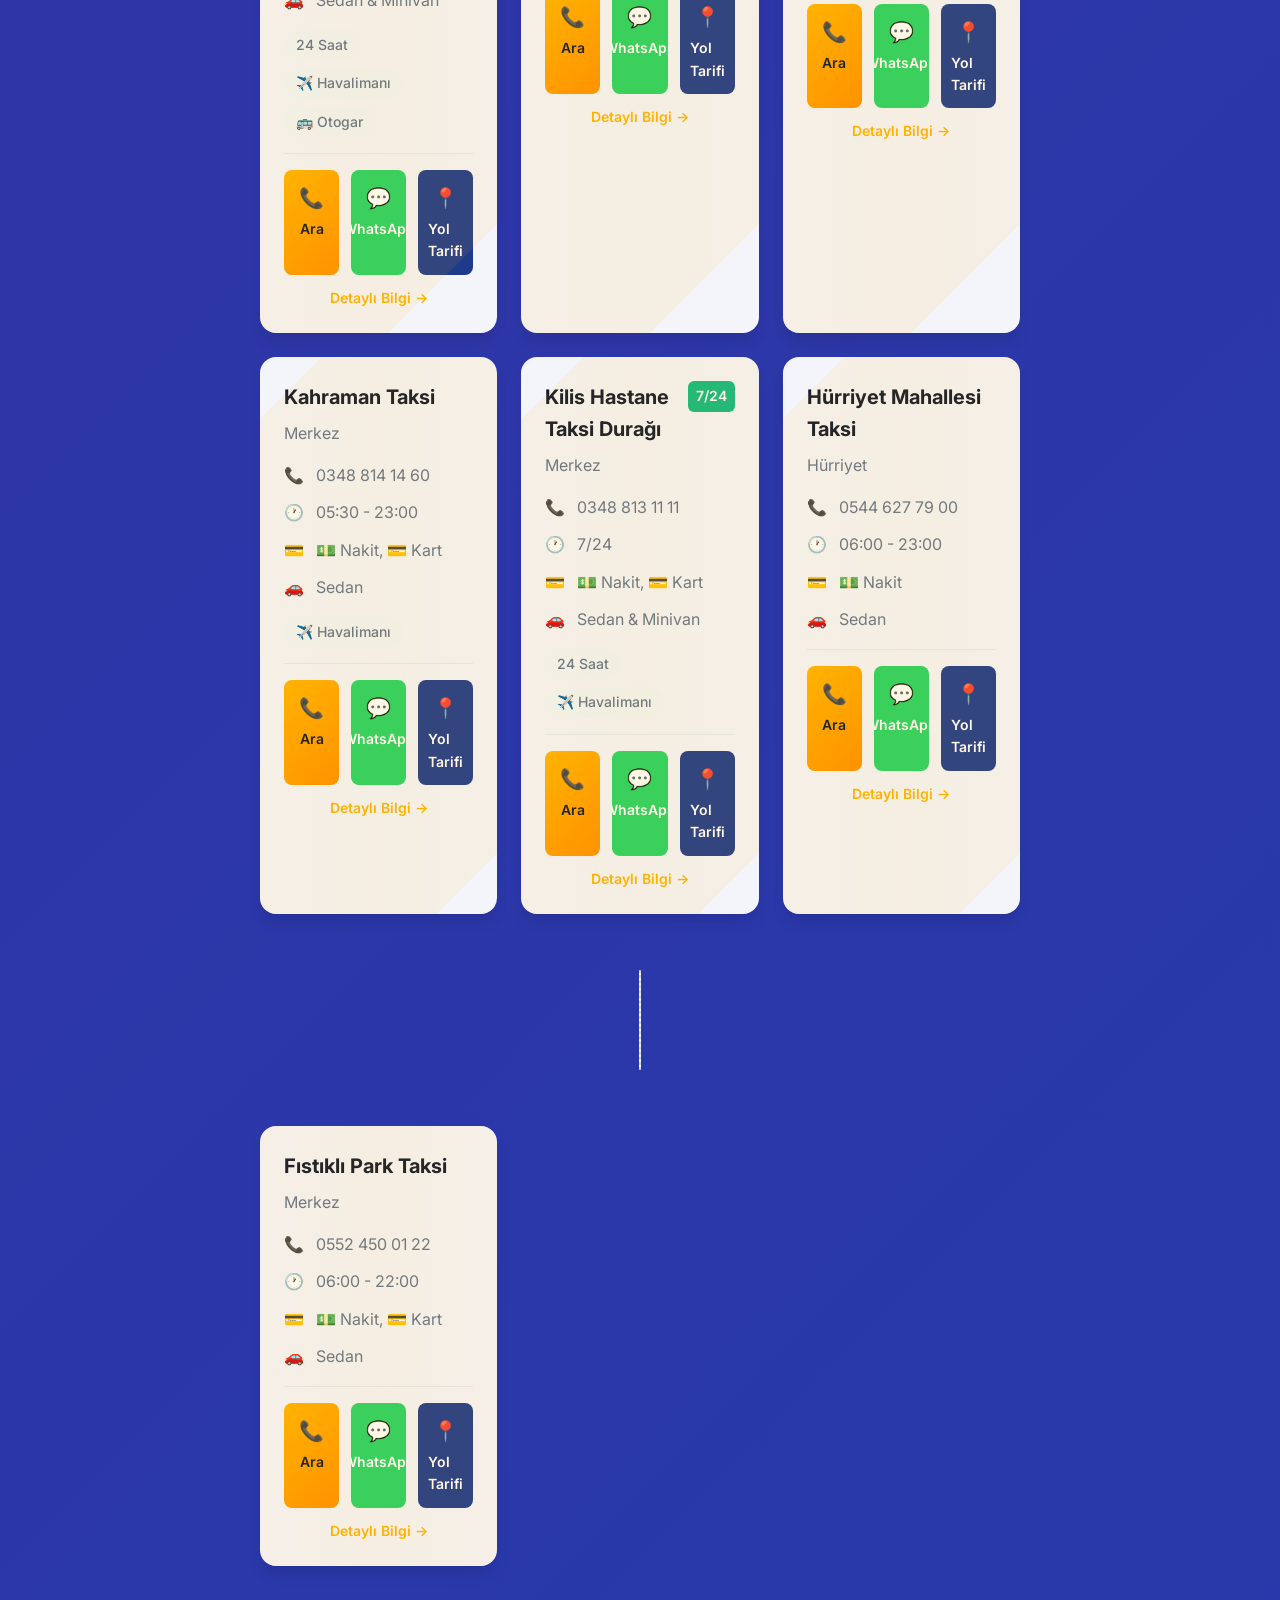
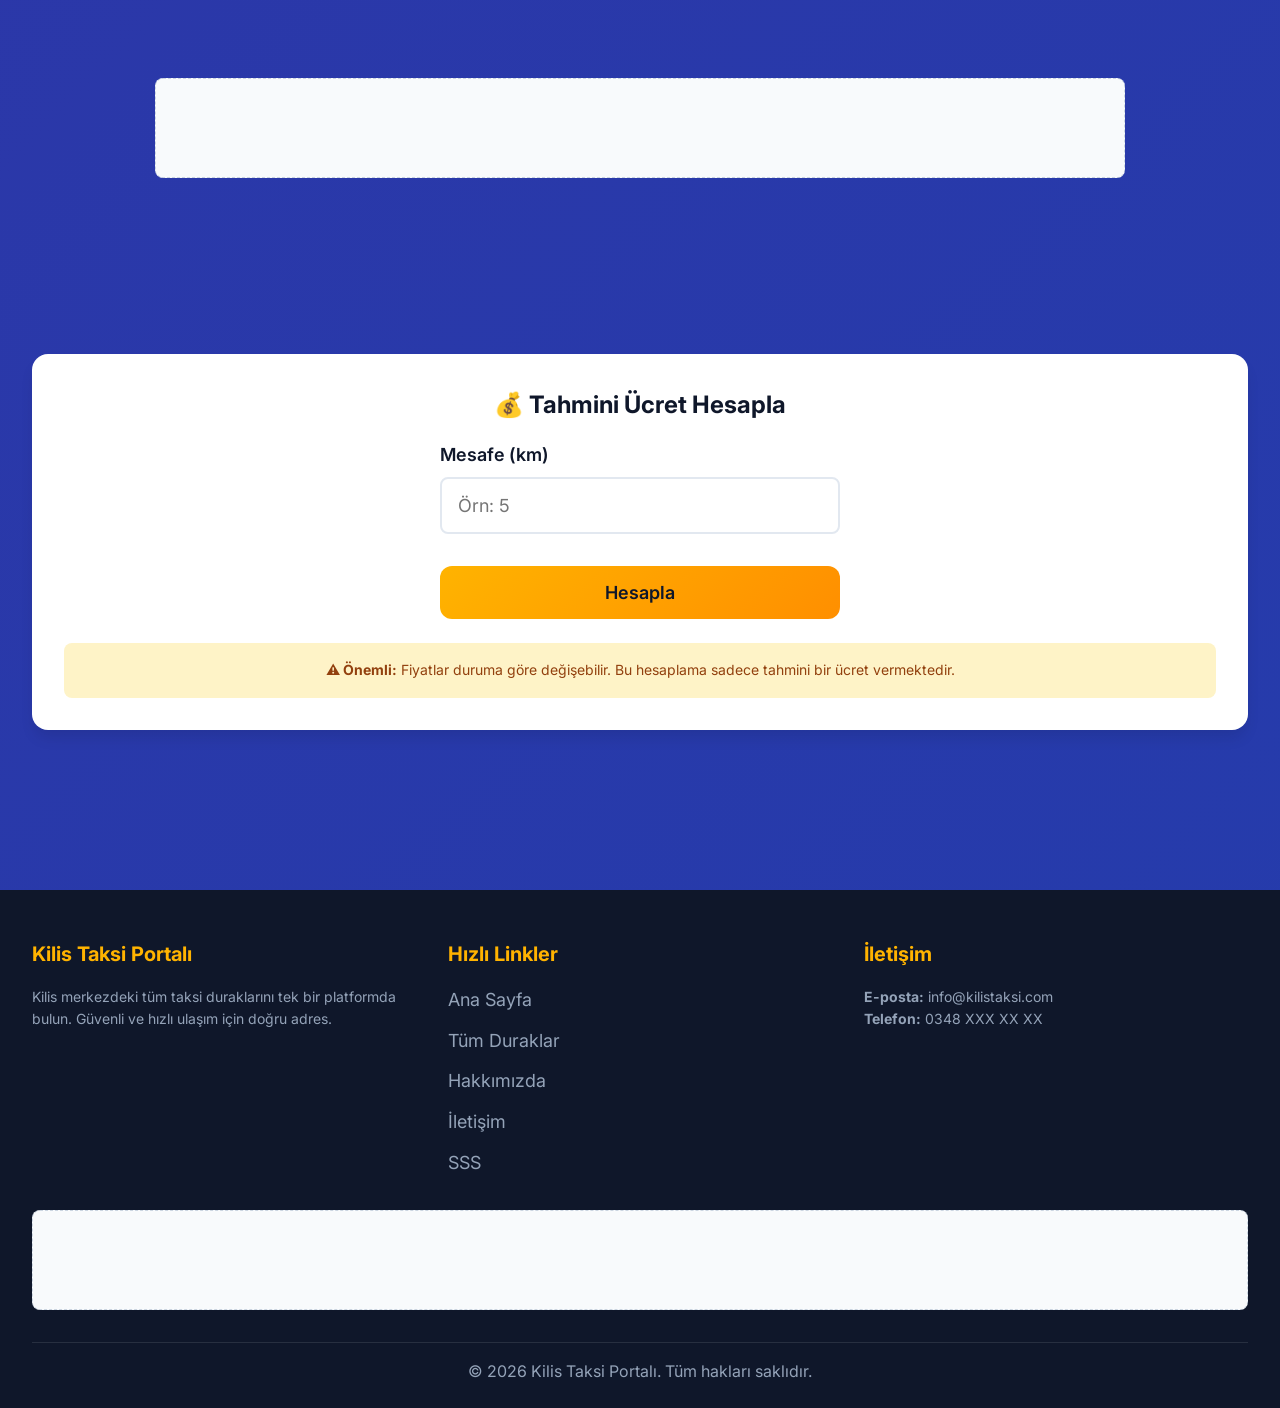
==== commit 06cb9dd5: "Update durak-detay.html" ====
--- a/durak-detay.html
+++ b/durak-detay.html
@@ -2,12 +2,30 @@
 <html lang="tr">
 
 <head>
+    <!-- Google tag (gtag.js) -->
+<script async src="https://www.googletagmanager.com/gtag/js?id=G-K5764LP2ME"></script>
+<script>
+  window.dataLayer = window.dataLayer || [];
+  function gtag(){dataLayer.push(arguments);}
+  gtag('js', new Date());
+
+  gtag('config', 'G-K5764LP2ME');
+</script>
     <meta charset="UTF-8">
     <meta name="viewport" content="width=device-width, initial-scale=1.0">
-    <meta name="description" content="Detaylı taksi durağı bilgileri, konum, telefon, çalışma saatleri ve hizmetler.">
+    <meta name="description"
+        content="Detaylı taksi durağı bilgileri, konum, telefon, çalışma saatleri ve hizmetler. Kilis'teki en iyi taksi duraklarının tüm detayları.">
+    <meta name="keywords" content="taksi durağı detayları, kilis durak telefon, taksi konumu kilis">
+    <link rel="canonical" href="https://taksikilis.com.tr/durak-detay.html" />
+
+    <!-- Open Graph Meta Tags -->
+    <meta property="og:title" content="Durak Detayları - Kilis Taksi">
+    <meta property="og:description" content="Taksi durağı hakkında detaylı bilgi, iletişim ve konum bilgileri.">
+    <meta property="og:type" content="article">
+    <meta property="og:url" content="https://taksikilis.com.tr/durak-detay.html">
 
     <!-- Google AdSense -->
-    <script async src="https://pagead2.googlesyndication.com/pagead/js/adsbygoogle.js?client=ca-pub-XXXXXXXXXXXXXXX"
+    <script async src="https://pagead2.googlesyndication.com/pagead/js/adsbygoogle.js?client=ca-pub-4211004489667670"
         crossorigin="anonymous"></script>
 
     <title>Durak Detayları - Kilis Taksi</title>
@@ -65,7 +83,7 @@
             <!-- Ad Section -->
             <div class="ad-container" style="margin-top: 2rem;">
                 <ins class="adsbygoogle" style="display:block" data-ad-format="autorelaxed"
-                    data-ad-client="ca-pub-XXXXXXXXXXXXXXX" data-ad-slot="XXXXXXXXXX"></ins>
+                    data-ad-client="ca-pub-4211004489667670" data-ad-slot="XXXXXXXXXX"></ins>
             </div>
 
             <!-- Price Calculator -->
@@ -135,4 +153,4 @@
     </script>
 </body>
 
-</html>+</html>
